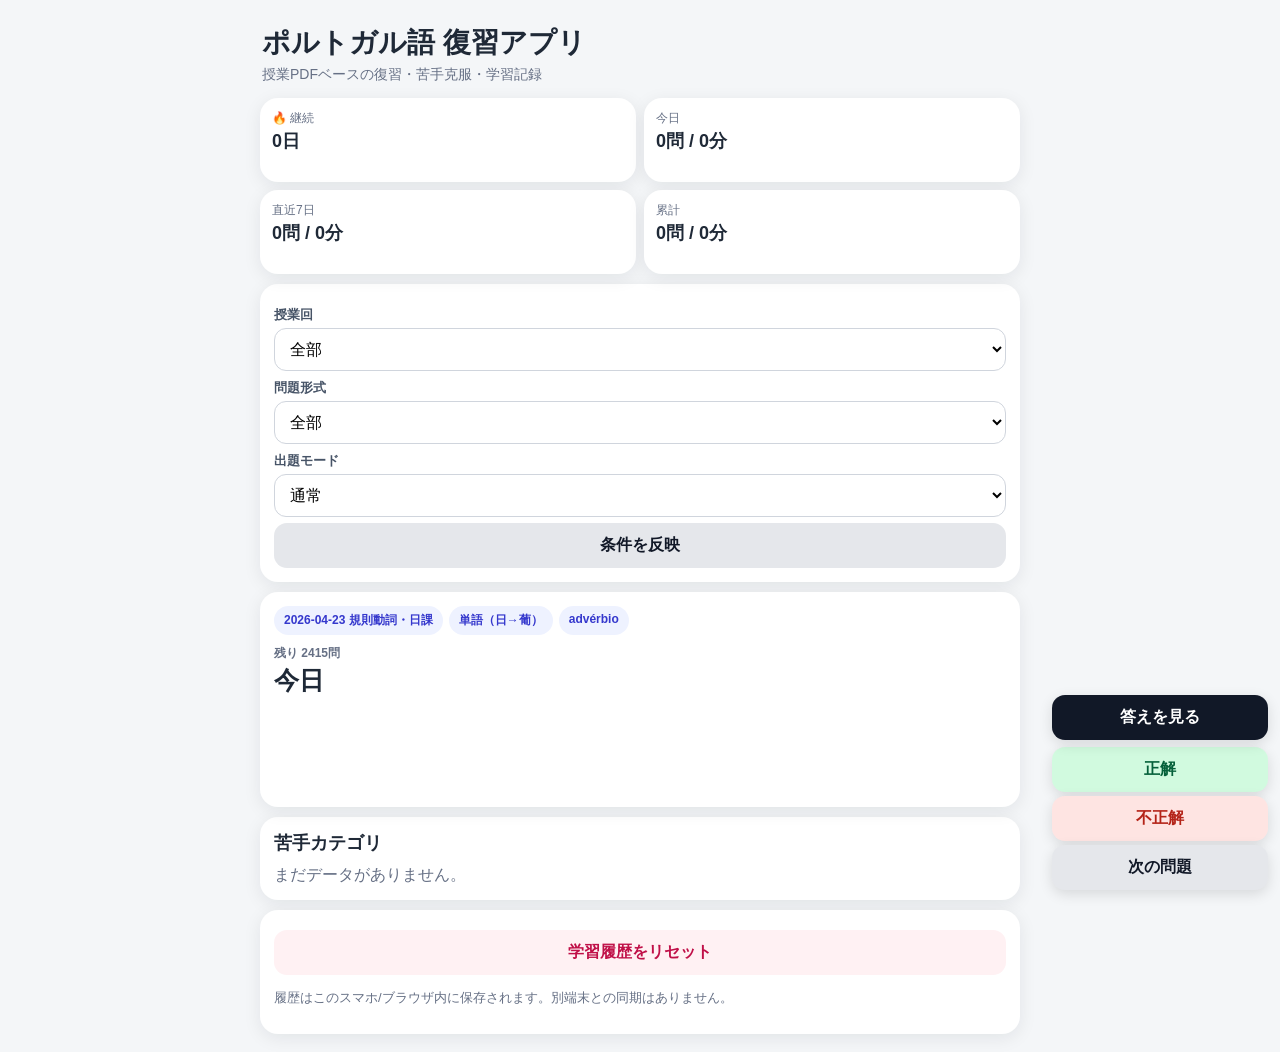
==== index.html @ 3f6a6a24 "Add files via upload" ====
<!DOCTYPE html>
<html lang="ja">
<head>
  <meta charset="UTF-8" />
  <meta name="viewport" content="width=device-width, initial-scale=1.0" />
  <title>Portuguese Review App</title>
  <link rel="stylesheet" href="style.css" />
</head>
<body>
  <div class="app">
    <header class="hero">
      <h1>ポルトガル語 復習アプリ</h1>
      <p>授業PDFベースの復習・苦手克服・学習記録</p>
    </header>

    
    <section class="dashboard">
      <div class="dash-card">
        <div class="dash-label">🔥 継続</div>
        <div class="dash-value" id="streakDays">0日</div>
      </div>
      <div class="dash-card">
        <div class="dash-label">今日</div>
        <div class="dash-value" id="todayStats">0問 / 0分</div>
      </div>
      <div class="dash-card">
        <div class="dash-label">直近7日</div>
        <div class="dash-value" id="weekStats">0問 / 0分</div>
      </div>
      <div class="dash-card">
        <div class="dash-label">累計</div>
        <div class="dash-value" id="totalStats">0問 / 0分</div>
      </div>
    </section>

    <section class="card controls">
      <label>授業回</label>
      <select id="lessonSelect"></select>

      <label>問題形式</label>
      <select id="typeSelect">
        <option value="all">全部</option>
        <option value="vocab_ja_pt">単語（日→葡）</option>
        <option value="vocab_pt_ja">単語（葡→日）</option>
        <option value="fill">穴埋め</option>
        <option value="translation">和訳</option>
        <option value="phrase">短文・定型文</option>
        <option value="composition">作文</option>
        <option value="conversation">会話</option>
      </select>

      <label>出題モード</label>
      <select id="modeSelect">
        <option value="normal">通常</option>
        <option value="weak">苦手優先</option>
        <option value="recent">直近授業</option>
        <option value="missed">間違い復習</option>
      </select>

      <button class="secondary" id="applyBtn">条件を反映</button>
    </section>

    
    
    
    <section class="card quiz">
      <div class="meta">
        <span id="lessonBadge">授業</span>
        <span id="typeBadge">形式</span>
        <span id="tagBadge">タグ</span>
      </div>

      <div class="cycle-status" id="cycleStatus"></div>

      <div class="question" id="question">問題</div>

      <div class="answer-block" id="answerBlock" style="display:none;">
        <div class="answer-title">答え</div>
        <div class="answer" id="answer">答え</div>
        <div class="answer-title">解説</div>
        <div class="explanation" id="explanation">解説</div>
      </div>

      <div class="action-bar">
        <button class="primary" id="showBtn">答えを見る</button>
        <div class="button-stack">
          <button class="correct" id="correctBtn">正解</button>
          <button class="wrong" id="wrongBtn">不正解</button>
        </div>
        <button class="secondary" id="nextBtn">次の問題</button>
      </div>
    </section>

    <section class="card analysis">


      <h2>苦手カテゴリ</h2>
      <div id="weakAreas" class="weak-list">まだデータがありません。</div>
    </section>

    <section class="card">
      <button class="danger" id="resetBtn">学習履歴をリセット</button>
      <p class="note">履歴はこのスマホ/ブラウザ内に保存されます。別端末との同期はありません。</p>
    </section>
  </div>

  <script src="questions.js"></script>
  <script>
    const STORAGE_KEY = "pt_full_review_stats_v1";
    let queue = [];
    let current = null;
    let currentPool = [];
    let queueSignature = "";
    let cycleRestarted = false;

    const todayKey = () => new Date().toISOString().slice(0,10);

    let stats = JSON.parse(localStorage.getItem(STORAGE_KEY)) || {
      total: 0,
      correct: 0,
      wrong: 0,
      perQuestion: {},
      perLesson: {},
      perType: {},
      daily: {}
    };

    function saveStats(){
      localStorage.setItem(STORAGE_KEY, JSON.stringify(stats));
    }

    function ensureToday(){
      const d = todayKey();
      if(!stats.daily[d]) stats.daily[d] = {seconds:0, total:0, correct:0, wrong:0, missed:{}, cleared:{}};
      return stats.daily[d];
    }

    function buildLessonOptions(){
      const select = document.getElementById("lessonSelect");
      const lessons = [...new Map(QUESTIONS.map(q => [q.lesson, q.lessonTitle])).entries()]
        .sort((a,b) => a[0].localeCompare(b[0]));
      select.innerHTML = `<option value="all">全部</option>` + lessons.map(([id,title]) => {
        return `<option value="${id}">${title}</option>`;
      }).join("");
    }

    function getFilteredQuestions(){
      const lesson = document.getElementById("lessonSelect").value;
      const type = document.getElementById("typeSelect").value;
      const mode = document.getElementById("modeSelect").value;

      let pool = QUESTIONS.filter(q => {
        const lessonMatch = lesson === "all" || q.lesson === lesson;
        const typeMatch = type === "all" || q.type === type;
        return lessonMatch && typeMatch;
      });

      if(mode === "recent"){
        const dates = [...new Set(QUESTIONS.map(q => q.date).filter(Boolean))].sort().reverse().slice(0,3);
        pool = pool.filter(q => dates.includes(q.date));
      }

      if(mode === "missed"){
        const today = ensureToday();
        pool = pool.filter(q => today.missed && today.missed[q.id] && !(today.cleared && today.cleared[q.id]));
      }

      if(mode === "weak"){
        pool = weightWeak(pool);
      }

      return pool;
    }

    function weightWeak(pool){
      const remaining = pool.map(q => {
        const r = stats.perQuestion[q.id] || {correct:0, wrong:0};
        const weight = Math.max(1, Math.min(8, 1 + r.wrong * 2 - Math.min(r.correct, 2)));
        return {q, weight};
      });

      const ordered = [];
      while(remaining.length){
        const total = remaining.reduce((sum, item) => sum + item.weight, 0);
        let target = Math.random() * total;
        let idx = 0;
        for(; idx < remaining.length; idx++){
          target -= remaining[idx].weight;
          if(target <= 0) break;
        }
        ordered.push(remaining[idx].q);
        remaining.splice(idx, 1);
      }
      return ordered;
    }

    function shuffle(array){
      for(let i=array.length-1; i>0; i--){
        const j = Math.floor(Math.random()*(i+1));
        [array[i], array[j]] = [array[j], array[i]];
      }
      return array;
    }

    function resetQueue(){
      currentPool = getFilteredQuestions();
      queue = shuffle([...currentPool]);
      queueSignature = getQueueSignature();
      cycleRestarted = false;
      nextQuestion();
      updateDashboard();
    }

    function getQueueSignature(){
      return [
        document.getElementById("lessonSelect").value,
        document.getElementById("typeSelect").value,
        document.getElementById("modeSelect").value
      ].join("|");
    }

    function nextQuestion(){
      const sig = getQueueSignature();
      if(sig !== queueSignature){
        currentPool = getFilteredQuestions();
        queue = shuffle([...currentPool]);
        queueSignature = sig;
        cycleRestarted = false;
      }

      let restartedNow = false;
      if(queue.length === 0){
        currentPool = getFilteredQuestions();
        queue = shuffle([...currentPool]);
        restartedNow = true;
      }

      current = queue.pop();

      const answerBlock = document.getElementById("answerBlock");
      answerBlock.style.display = "none";
      document.getElementById("showBtn").textContent = "答えを見る";

      if(!current){
        document.getElementById("question").textContent = "この条件では問題がありません。";
        document.getElementById("answer").textContent = "";
        document.getElementById("explanation").textContent = "";
        document.getElementById("lessonBadge").textContent = "-";
        document.getElementById("typeBadge").textContent = "-";
        document.getElementById("tagBadge").textContent = "-";
        document.getElementById("cycleStatus").textContent = "";
        return;
      }

      document.getElementById("lessonBadge").textContent = current.lessonTitle;
      document.getElementById("typeBadge").textContent = typeLabel(current.type);
      document.getElementById("tagBadge").textContent = (current.tags || []).slice(0,2).join(", ") || "-";
      document.getElementById("question").textContent = current.q;
      document.getElementById("answer").textContent = current.a;
      document.getElementById("explanation").textContent = current.exp || "";
      document.getElementById("explanation").style.display = current.exp ? "block" : "none";

      const explanationTitles = document.querySelectorAll(".answer-title");
      if (explanationTitles.length > 1) {
        explanationTitles[1].style.display = current.exp ? "block" : "none";
      }

      const cycleStatus = document.getElementById("cycleStatus");
      if(restartedNow){
        cycleStatus.textContent = "この条件の一巡が終わりました。新しい一巡を開始します。";
      } else if(queue.length === 0){
        cycleStatus.textContent = "この条件を一巡しました。";
      } else {
        cycleStatus.textContent = `残り ${queue.length}問`;
      }
    }

    function typeLabel(t){
      return {
        vocab_ja_pt:"単語（日→葡）",
        vocab_pt_ja:"単語（葡→日）",
        fill:"穴埋め",
        translation:"和訳",
        phrase:"短文・定型文",
        composition:"作文",
        conversation:"会話"
      }[t] || t;
    }

    function showAnswer(){
      const answerBlock = document.getElementById("answerBlock");
      const isOpen = answerBlock.style.display === "block";
      answerBlock.style.display = isOpen ? "none" : "block";
      document.getElementById("showBtn").textContent = isOpen ? "答えを見る" : "答えを隠す";
    }

    function record(isCorrect){
      if(!current) return;

      const d = ensureToday();
      stats.total++;
      d.total++;

      if(isCorrect){
        stats.correct++;
        d.correct++;
        if(d.cleared) d.cleared[current.id] = true;
        if(d.missed) delete d.missed[current.id];
      } else {
        stats.wrong++;
        d.wrong++;
        if(!d.cleared || !d.cleared[current.id]){
          if(!d.missed) d.missed = {};
          d.missed[current.id] = true;
        }
      }

      if(!stats.perQuestion[current.id]) stats.perQuestion[current.id] = {correct:0, wrong:0, last:null};
      if(!stats.perLesson[current.lesson]) stats.perLesson[current.lesson] = {correct:0, wrong:0, total:0};
      if(!stats.perType[current.type]) stats.perType[current.type] = {correct:0, wrong:0, total:0};

      const pq = stats.perQuestion[current.id];
      const pl = stats.perLesson[current.lesson];
      const pt = stats.perType[current.type];

      pq.last = todayKey();
      if(isCorrect) pq.correct++; else pq.wrong++;

      pl.total++;
      pt.total++;
      if(isCorrect){ pl.correct++; pt.correct++; }
      else { pl.wrong++; pt.wrong++; }

      saveStats();
      updateDashboard();
      nextQuestion();
    }

    
    function formatDuration(seconds) {
      const s = Math.max(0, Math.floor(seconds || 0));
      const hours = Math.floor(s / 3600);
      const minutes = Math.floor((s % 3600) / 60);
      if (hours > 0) return `${hours}時間${minutes}分`;
      return `${minutes}分`;
    }

    function sumDailySeconds(daysBack) {
      let totalSeconds = 0;
      let totalQuestions = 0;
      const d = new Date();
      for (let i = 0; i < daysBack; i++) {
        const key = d.toISOString().slice(0, 10);
        const day = stats.daily[key];
        if (day) {
          totalSeconds += day.seconds || 0;
          totalQuestions += day.total || 0;
        }
        d.setDate(d.getDate() - 1);
      }
      return { totalSeconds, totalQuestions };
    }

    function sumAllTime() {
      let totalSeconds = 0;
      let totalQuestions = 0;
      for (const day of Object.values(stats.daily)) {
        totalSeconds += day.seconds || 0;
        totalQuestions += day.total || 0;
      }
      return { totalSeconds, totalQuestions };
    }

    function updateDashboard(){
      const today = ensureToday();
      const week = sumDailySeconds(7);
      const all = sumAllTime();

      document.getElementById("todayStats").textContent =
        `${today.total}問 / ${formatDuration(today.seconds)}`;

      document.getElementById("weekStats").textContent =
        `${week.totalQuestions}問 / ${formatDuration(week.totalSeconds)}`;

      document.getElementById("totalStats").textContent =
        `${all.totalQuestions}問 / ${formatDuration(all.totalSeconds)}`;

      document.getElementById("streakDays").textContent = `${calcStreak()}日`;

      renderWeakAreas();
    }

    function calcStreak(){
      const days = Object.keys(stats.daily).sort().reverse();
      let streak = 0;
      let date = new Date();
      for(;;){
        const key = date.toISOString().slice(0,10);
        const day = stats.daily[key];
        if(day && (day.total > 0 || day.seconds >= 60)){
          streak++;
          date.setDate(date.getDate()-1);
        } else {
          break;
        }
      }
      return streak;
    }

    function renderWeakAreas(){
      const container = document.getElementById("weakAreas");
      const rows = Object.entries(stats.perLesson || {}).map(([lesson, r]) => {
        const title = (QUESTIONS.find(q => q.lesson === lesson) || {}).lessonTitle || lesson;
        const total = r.total || 0;
        const acc = total ? Math.round((r.correct || 0) / total * 100) : 0;
        return {title, total, acc, wrong:r.wrong || 0};
      }).filter(x => x.total >= 3)
        .sort((a,b) => a.acc - b.acc || b.wrong - a.wrong)
        .slice(0,5);

      if(rows.length === 0){
        container.textContent = "まだデータがありません。";
        return;
      }

      container.innerHTML = rows.map(r => `
        <div class="weak-item">
          <span>${r.title}</span>
          <strong>${r.acc}%</strong>
        </div>
      `).join("");
    }

    function resetStats(){
      if(!confirm("学習履歴をリセットしますか？")) return;
      stats = { total:0, correct:0, wrong:0, perQuestion:{}, perLesson:{}, perType:{}, daily:{} };
      saveStats();
      updateDashboard();
      resetQueue();
    }

    document.getElementById("applyBtn").addEventListener("click", resetQueue);
    document.getElementById("showBtn").addEventListener("click", showAnswer);
    document.getElementById("correctBtn").addEventListener("click", () => record(true));
    document.getElementById("wrongBtn").addEventListener("click", () => record(false));
    document.getElementById("nextBtn").addEventListener("click", nextQuestion);
    document.getElementById("resetBtn").addEventListener("click", resetStats);

    setInterval(() => {
      const today = ensureToday();
      today.seconds++;
      saveStats();
      updateDashboard();
    }, 1000);

    buildLessonOptions();
    ensureToday();
    updateDashboard();
    resetQueue();
  </script>
</body>
</html>
---- style.css ----
* {
  box-sizing: border-box;
}

body {
  margin: 0;
  padding: 18px;
  background: #f4f6f8;
  color: #1f2937;
  font-family: -apple-system, BlinkMacSystemFont, "Helvetica Neue", Arial, sans-serif;
}

.app {
  max-width: 760px;
  margin: 0 auto;
}

.hero {
  padding: 10px 2px;
}

.hero h1 {
  margin: 0 0 6px;
  font-size: 28px;
}

.hero p {
  margin: 0;
  color: #667085;
  font-size: 14px;
}

.dashboard {
  display: grid;
  grid-template-columns: 1fr 1fr;
  gap: 10px;
  margin-top: 12px;
}

.dash-card,
.card {
  background: #fff;
  border-radius: 18px;
  box-shadow: 0 4px 18px rgba(15, 23, 42, 0.08);
}

.dash-card {
  padding: 14px;
}

.dash-label {
  font-size: 12px;
  color: #667085;
}

.dash-value {
  margin-top: 4px;
  font-size: 20px;
  font-weight: 800;
}

.card {
  padding: 18px;
  margin-top: 14px;
}

label {
  display: block;
  margin: 12px 0 6px;
  font-size: 13px;
  font-weight: 700;
  color: #475467;
}

select {
  width: 100%;
  padding: 13px;
  border: 1px solid #d0d5dd;
  border-radius: 12px;
  background: #fff;
  font-size: 16px;
}

.meta {
  display: flex;
  flex-wrap: wrap;
  gap: 8px;
  margin-bottom: 14px;
}

.meta span {
  background: #eef2ff;
  color: #3538cd;
  border-radius: 999px;
  padding: 6px 10px;
  font-size: 12px;
  font-weight: 700;
}

.question {
  white-space: pre-line;
  font-size: 25px;
  font-weight: 800;
  line-height: 1.45;
  min-height: 95px;
  margin: 18px 0;
}

.answer-block {
  display: none;
  background: #f8fafc;
  border-radius: 14px;
  padding: 14px;
  margin-bottom: 12px;
}

.answer-title {
  font-size: 12px;
  font-weight: 800;
  color: #667085;
  margin-top: 8px;
}

.answer {
  white-space: pre-line;
  font-size: 22px;
  font-weight: 800;
  color: #047857;
  margin: 4px 0 10px;
}

.explanation {
  white-space: pre-line;
  line-height: 1.55;
  color: #344054;
}

button {
  width: 100%;
  border: 0;
  border-radius: 13px;
  padding: 14px;
  margin-top: 10px;
  font-size: 16px;
  font-weight: 800;
  cursor: pointer;
}

.primary {
  background: #111827;
  color: #fff;
}

.secondary {
  background: #e5e7eb;
  color: #111827;
}

.correct {
  background: #d1fadf;
  color: #05603a;
}

.wrong {
  background: #fee4e2;
  color: #b42318;
}

.danger {
  background: #fff1f3;
  color: #c01048;
}

.button-row {
  display: grid;
  grid-template-columns: 1fr 1fr;
  gap: 10px;
}

.analysis h2 {
  margin: 0 0 10px;
  font-size: 18px;
}

.weak-list {
  color: #667085;
}

.weak-item {
  display: flex;
  justify-content: space-between;
  gap: 12px;
  padding: 10px 0;
  border-bottom: 1px solid #eef2f6;
  font-size: 14px;
}

.note {
  color: #667085;
  font-size: 13px;
  line-height: 1.5;
}

@media (max-width: 480px) {
  body {
    padding: 14px;
  }

  .hero h1 {
    font-size: 24px;
  }

  .question {
    font-size: 23px;
  }

  .dashboard {
    grid-template-columns: 1fr 1fr;
  }
}

.answer-below-actions {
  margin-top: 14px;
  margin-bottom: 0;
}

.quiz .primary,
.quiz .button-row,
.quiz .secondary {
  position: relative;
  z-index: 2;
}

/* v2.0 compact UI */
.card{padding:14px;margin-top:10px;}
.question{min-height:58px;margin:12px 0;line-height:1.32;}
.answer-block{padding:12px;margin-top:10px;margin-bottom:0;}
.answer-title{margin-top:4px;line-height:1.2;}
.answer{margin:2px 0 6px;line-height:1.35;}
.explanation{line-height:1.42;}
button{padding:12px;margin-top:8px;}
.dashboard{gap:8px;margin-top:8px;}
.dash-card{padding:12px;}
label{margin:8px 0 4px;}
select{padding:11px;}
.meta{gap:6px;margin-bottom:10px;}
.hero{padding:6px 2px;}
.hero h1{margin-bottom:4px;}

/* v2.3 motivation */
.dash-card {
  min-height: 84px;
}

.dash-value {
  font-size: 18px;
  line-height: 1.2;
}

/* v2.7 compact weekly UI */
.dashboard {
  gap: 8px;
}

.card {
  padding: 14px;
  margin-top: 10px;
}

.question {
  min-height: 58px;
  margin: 10px 0 12px;
  line-height: 1.32;
}

.answer-block {
  margin-bottom: 6px;
  padding: 10px 0 6px;
}

.answer-title {
  margin-top: 2px;
  line-height: 1.15;
}

.answer {
  margin: 2px 0 4px;
  line-height: 1.28;
}

.explanation {
  line-height: 1.36;
}

button {
  padding: 12px;
  margin-top: 6px;
}

#showBtn {
  margin-bottom: 4px;
}

.button-row {
  margin-top: 4px;
  gap: 8px;
}

.dash-value {
  line-height: 1.2;
  font-size: 18px;
}

/* v2.10 fixed action buttons, normal answer block above question */
.quiz {
  position: relative;
  padding-bottom: 200px;
}

.answer-block {
  display: none;
  margin-bottom: 12px;
}

.action-bar {
  position: fixed;
  right: 14px;
  bottom: 12px;
  width: min(420px, calc(100vw - 28px));
  z-index: 40;
}

.action-bar button {
  box-shadow: 0 4px 14px rgba(0, 0, 0, 0.12);
}

#showBtn {
  margin-bottom: 3px;
}

.button-row {
  margin-top: 3px;
  margin-bottom: 3px;
}

@media (max-width: 640px) {
  .action-bar {
    right: 10px;
    bottom: 10px;
    width: calc(100vw - 20px);
  }
}

/* v2.11 fixed thumb-friendly vertical buttons */
.quiz {
  position: relative;
  padding-bottom: 210px;
}

.question {
  min-height: 38px;
  margin: 6px 0 4px;
  line-height: 1.25;
}

.answer-block {
  margin: 0 0 4px 0;
  padding: 6px 0 2px 0;
}

.answer-title {
  margin-top: 2px;
  margin-bottom: 2px;
  line-height: 1.12;
}

.answer {
  margin: 1px 0 3px;
  line-height: 1.22;
}

.explanation {
  line-height: 1.32;
}

.action-bar {
  position: fixed;
  right: 12px;
  bottom: 10px;
  width: min(360px, calc(100vw - 24px));
  z-index: 40;
  display: flex;
  flex-direction: column;
  gap: 4px;
}

.action-bar button {
  margin-top: 0;
  box-shadow: 0 4px 14px rgba(0, 0, 0, 0.12);
}

.button-stack {
  display: flex;
  flex-direction: column;
  gap: 4px;
  align-items: flex-end;
}

.button-stack .correct,
.button-stack .wrong {
  width: 60%;
  min-width: 140px;
  align-self: flex-end;
}

#showBtn,
#nextBtn {
  width: 100%;
}

@media (max-width: 640px) {
  .action-bar {
    right: 10px;
    bottom: 10px;
    width: calc(100vw - 20px);
  }

  .button-stack .correct,
  .button-stack .wrong {
    width: 60%;
    min-width: 0;
  }
}

/* v2.13 button width cleanup */
.action-bar {
  display: flex;
  flex-direction: column;
  gap: 4px;
}

.button-stack {
  display: flex;
  flex-direction: column;
  gap: 4px;
  align-items: flex-end;
}

.action-bar .primary,
.action-bar .secondary,
.button-stack .correct,
.button-stack .wrong {
  width: 60%;
  min-width: 140px;
  align-self: flex-end;
}

.question {
  min-height: 28px;
  margin: 4px 0 2px;
  line-height: 1.2;
}

.answer-block {
  margin: 0 0 4px 0;
  padding: 4px 0 1px 0;
}

.answer-title {
  margin-top: 1px;
  margin-bottom: 1px;
}

.answer {
  margin: 0 0 2px;
}

.explanation {
  line-height: 1.25;
}

/* v2.14 overrides: button width and compact spacing */
.quiz {
  padding-bottom: 120px !important;
}

.question {
  min-height: 0 !important;
  margin: 4px 0 2px !important;
  line-height: 1.15 !important;
}

.answer-block {
  margin: 0 0 2px 0 !important;
  padding: 2px 0 0 0 !important;
}

.answer-title {
  margin-top: 0 !important;
  margin-bottom: 0 !important;
}

.answer {
  margin: 0 0 2px !important;
}

.explanation {
  line-height: 1.2 !important;
}

/* Make all action buttons match the same width */
#showBtn,
#nextBtn,
.button-stack .correct,
.button-stack .wrong {
  width: 60% !important;
  min-width: 140px !important;
  align-self: flex-end !important;
}

.action-bar {
  display: flex !important;
  flex-direction: column !important;
  gap: 4px !important;
}

.button-stack {
  display: flex !important;
  flex-direction: column !important;
  gap: 4px !important;
  align-items: flex-end !important;
}

#showBtn,
#nextBtn {
  margin-top: 0 !important;
}

/* v2.15 cycle indicator and compact spacing */
.quiz {
  position: relative;
  padding-bottom: 110px !important;
}

.cycle-status {
  margin: 2px 0 4px;
  font-size: 12px;
  font-weight: 700;
  color: #667085;
  min-height: 16px;
}

.question {
  min-height: 0 !important;
  margin: 4px 0 2px !important;
  line-height: 1.15 !important;
}

.answer-block {
  margin: 0 0 2px 0 !important;
  padding: 2px 0 0 0 !important;
}

.answer-title {
  margin-top: 0 !important;
  margin-bottom: 0 !important;
  line-height: 1.05 !important;
}

.answer {
  margin: 0 0 2px !important;
  line-height: 1.15 !important;
}

.explanation {
  line-height: 1.2 !important;
}

.action-bar {
  display: flex !important;
  flex-direction: column !important;
  gap: 4px !important;
  position: fixed;
  right: 12px;
  bottom: 10px;
  width: min(360px, calc(100vw - 24px));
  z-index: 40;
}

.button-stack {
  display: flex !important;
  flex-direction: column !important;
  gap: 4px !important;
  align-items: flex-end !important;
}

#showBtn,
#nextBtn,
.button-stack .correct,
.button-stack .wrong {
  width: 60% !important;
  min-width: 140px !important;
  align-self: flex-end !important;
}

@media (max-width: 640px) {
  .action-bar {
    right: 10px;
    bottom: 10px;
    width: calc(100vw - 20px);
  }

  #showBtn,
  #nextBtn,
  .button-stack .correct,
  .button-stack .wrong {
    min-width: 0 !important;
  }
}
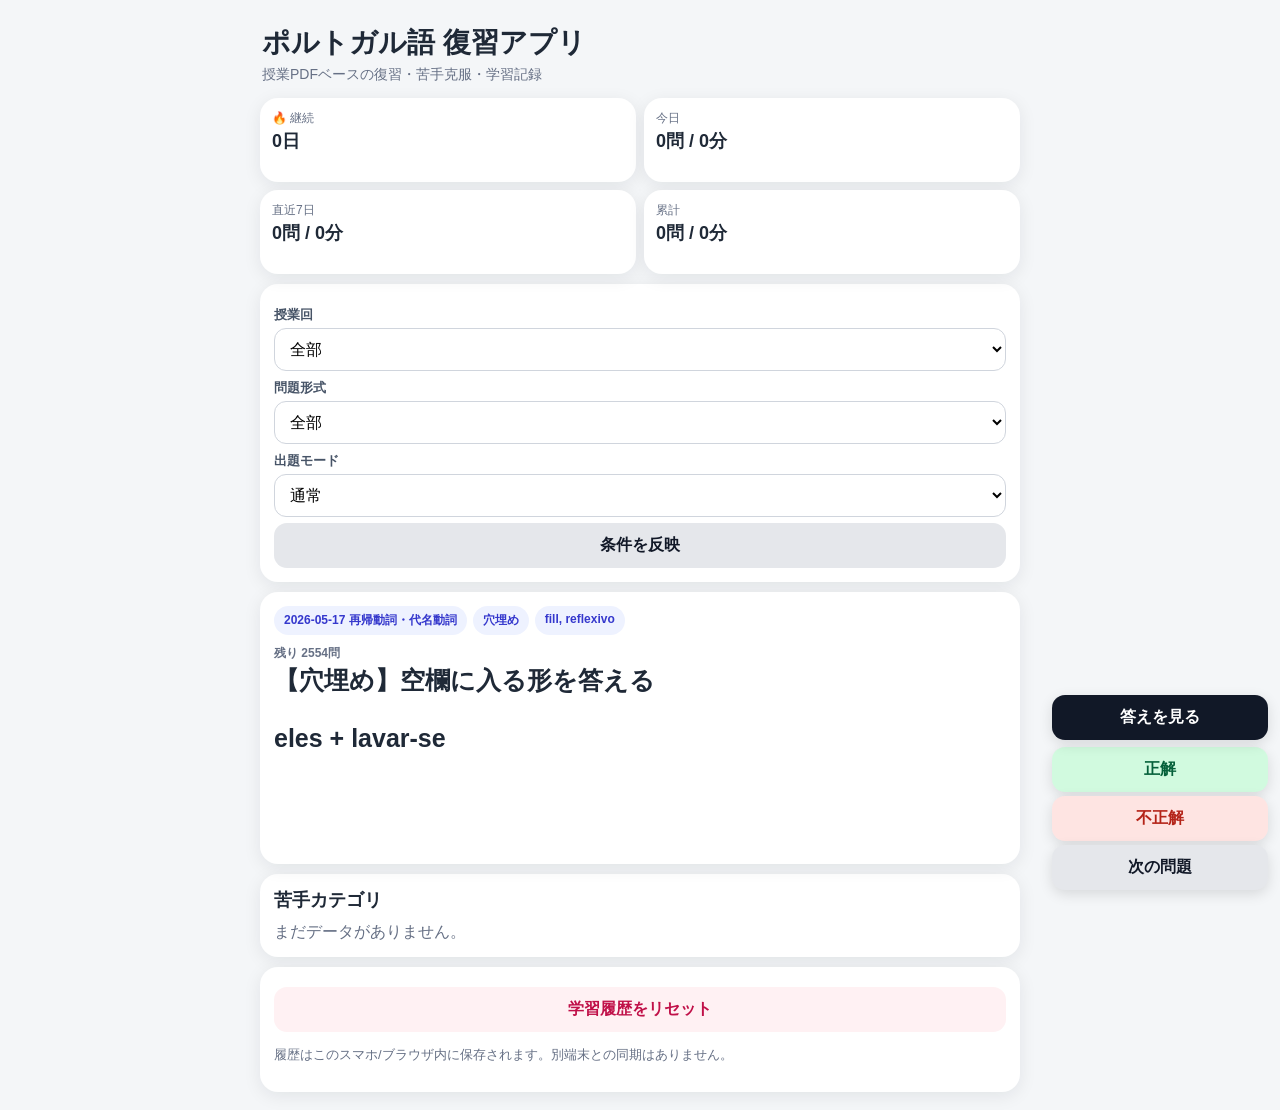
==== commit 237eb2a5: "Add files via upload" ====
--- a/index.html
+++ b/index.html
@@ -255,7 +255,7 @@
       document.getElementById("lessonBadge").textContent = current.lessonTitle;
       document.getElementById("typeBadge").textContent = typeLabel(current.type);
       document.getElementById("tagBadge").textContent = (current.tags || []).slice(0,2).join(", ") || "-";
-      document.getElementById("question").textContent = current.q;
+      document.getElementById("question").textContent = instructionText(current) + "\n\n" + current.q;
       document.getElementById("answer").textContent = current.a;
       document.getElementById("explanation").textContent = current.exp || "";
       document.getElementById("explanation").style.display = current.exp ? "block" : "none";
@@ -286,6 +286,20 @@
         conversation:"会話"
       }[t] || t;
     }
+
+    function instructionText(q){
+      const labels = {
+        vocab_ja_pt: "【単語】日本語 → ポルトガル語",
+        vocab_pt_ja: "【単語】ポルトガル語 → 日本語",
+        fill: "【穴埋め】空欄に入る形を答える",
+        translation: "【和訳】ポルトガル語 → 日本語",
+        phrase: "【短文・定型文】意味を答える",
+        composition: "【作文】日本語 → ポルトガル語",
+        conversation: "【会話】自然な返答を答える"
+      };
+      return labels[q.type] || "【問題】";
+    }
+
 
     function showAnswer(){
       const answerBlock = document.getElementById("answerBlock");
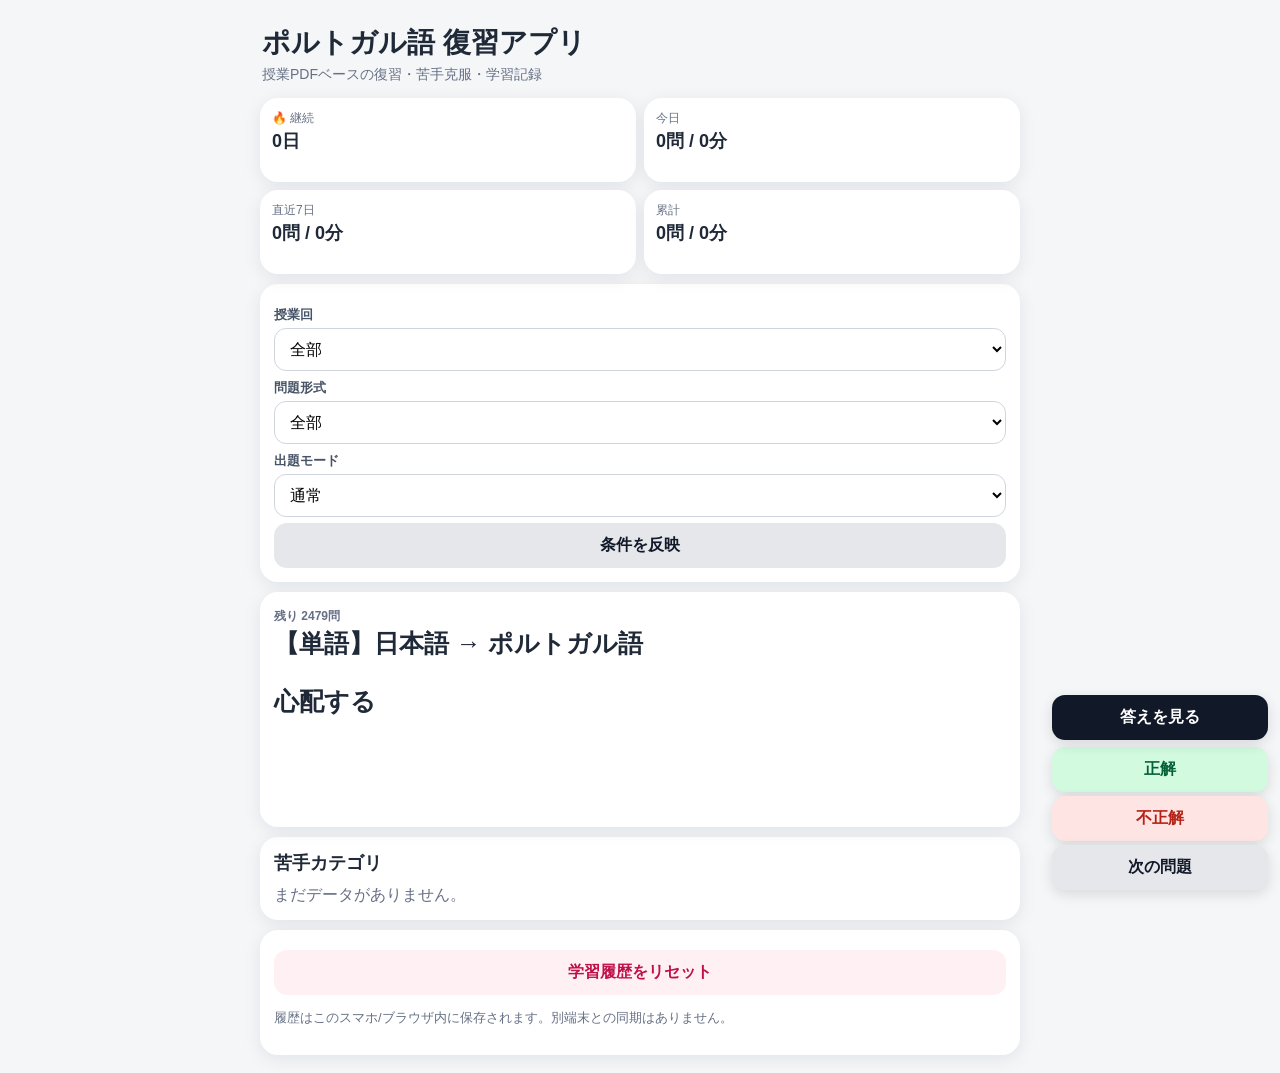
==== commit 5c973a5e: "Add files via upload" ====
--- a/index.html
+++ b/index.html
@@ -64,13 +64,8 @@
     
     
     <section class="card quiz">
-      <div class="meta">
-        <span id="lessonBadge">授業</span>
-        <span id="typeBadge">形式</span>
-        <span id="tagBadge">タグ</span>
-      </div>
-
-      <div class="cycle-status" id="cycleStatus"></div>
+      <div class="hidden-meta" aria-hidden="true"><span id="lessonBadge"></span><span id="typeBadge"></span><span id="tagBadge"></span></div>
+<div class="cycle-status" id="cycleStatus"></div>
 
       <div class="question" id="question">問題</div>
 
--- a/style.css
+++ b/style.css
@@ -617,3 +617,26 @@
     min-width: 0 !important;
   }
 }
+
+/* v2.17 cleanup */
+.meta,
+.hidden-meta {
+  display: none !important;
+}
+
+.question {
+  margin-top: 2px !important;
+}
+
+.answer-block {
+  margin-top: 2px !important;
+}
+
+#showBtn,
+#nextBtn,
+.button-stack .correct,
+.button-stack .wrong {
+  width: 60% !important;
+  min-width: 140px !important;
+  align-self: flex-end !important;
+}
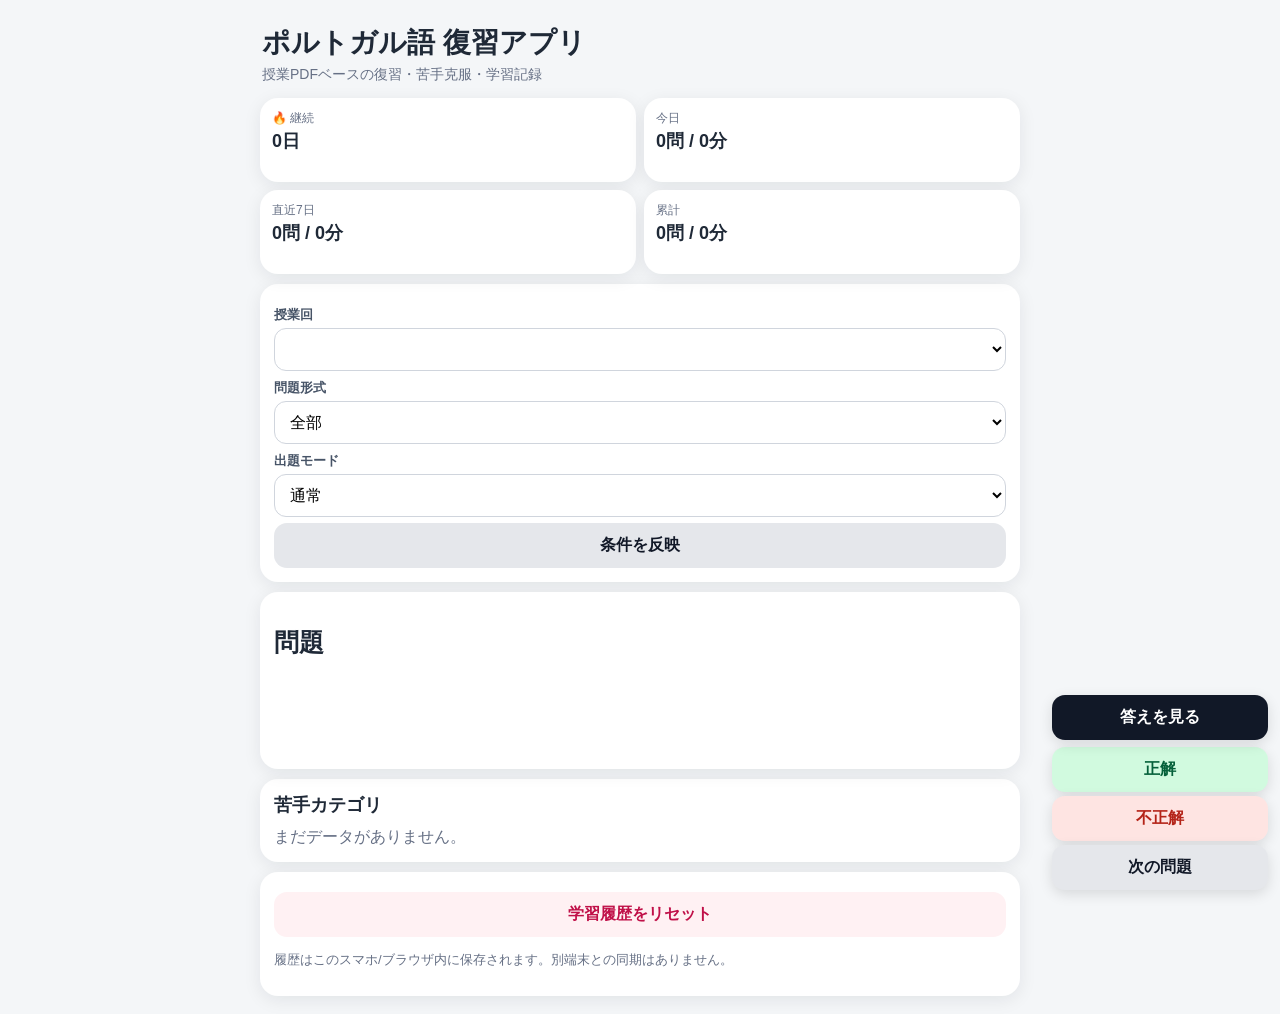
==== commit 0472e0be: "Add files via upload" ====
--- a/index.html
+++ b/index.html
@@ -250,7 +250,7 @@
       document.getElementById("lessonBadge").textContent = current.lessonTitle;
       document.getElementById("typeBadge").textContent = typeLabel(current.type);
       document.getElementById("tagBadge").textContent = (current.tags || []).slice(0,2).join(", ") || "-";
-      document.getElementById("question").textContent = instructionText(current) + "\n\n" + current.q;
+      document.getElementById("question").textContent = current.q;
       document.getElementById("answer").textContent = current.a;
       document.getElementById("explanation").textContent = current.exp || "";
       document.getElementById("explanation").style.display = current.exp ? "block" : "none";
@@ -280,18 +280,7 @@
         composition:"作文",
         conversation:"会話"
       }[t] || t;
-    }
-
-    function instructionText(q){
-      const labels = {
-        vocab_ja_pt: "【単語】日本語 → ポルトガル語",
-        vocab_pt_ja: "【単語】ポルトガル語 → 日本語",
-        fill: "【穴埋め】空欄に入る形を答える",
-        translation: "【和訳】ポルトガル語 → 日本語",
-        phrase: "【短文・定型文】意味を答える",
-        composition: "【作文】日本語 → ポルトガル語",
-        conversation: "【会話】自然な返答を答える"
-      };
+    };
       return labels[q.type] || "【問題】";
     }
 
--- a/style.css
+++ b/style.css
@@ -640,3 +640,19 @@
   min-width: 140px !important;
   align-self: flex-end !important;
 }
+
+
+/* v2.18 remove inline question instruction */
+.question .instruction,
+.question-instruction,
+.prompt-instruction {
+  display: none !important;
+}
+
+
+/* v2.19 cleanup */
+.question-instruction,
+.prompt-instruction,
+.question .instruction {
+  display: none !important;
+}
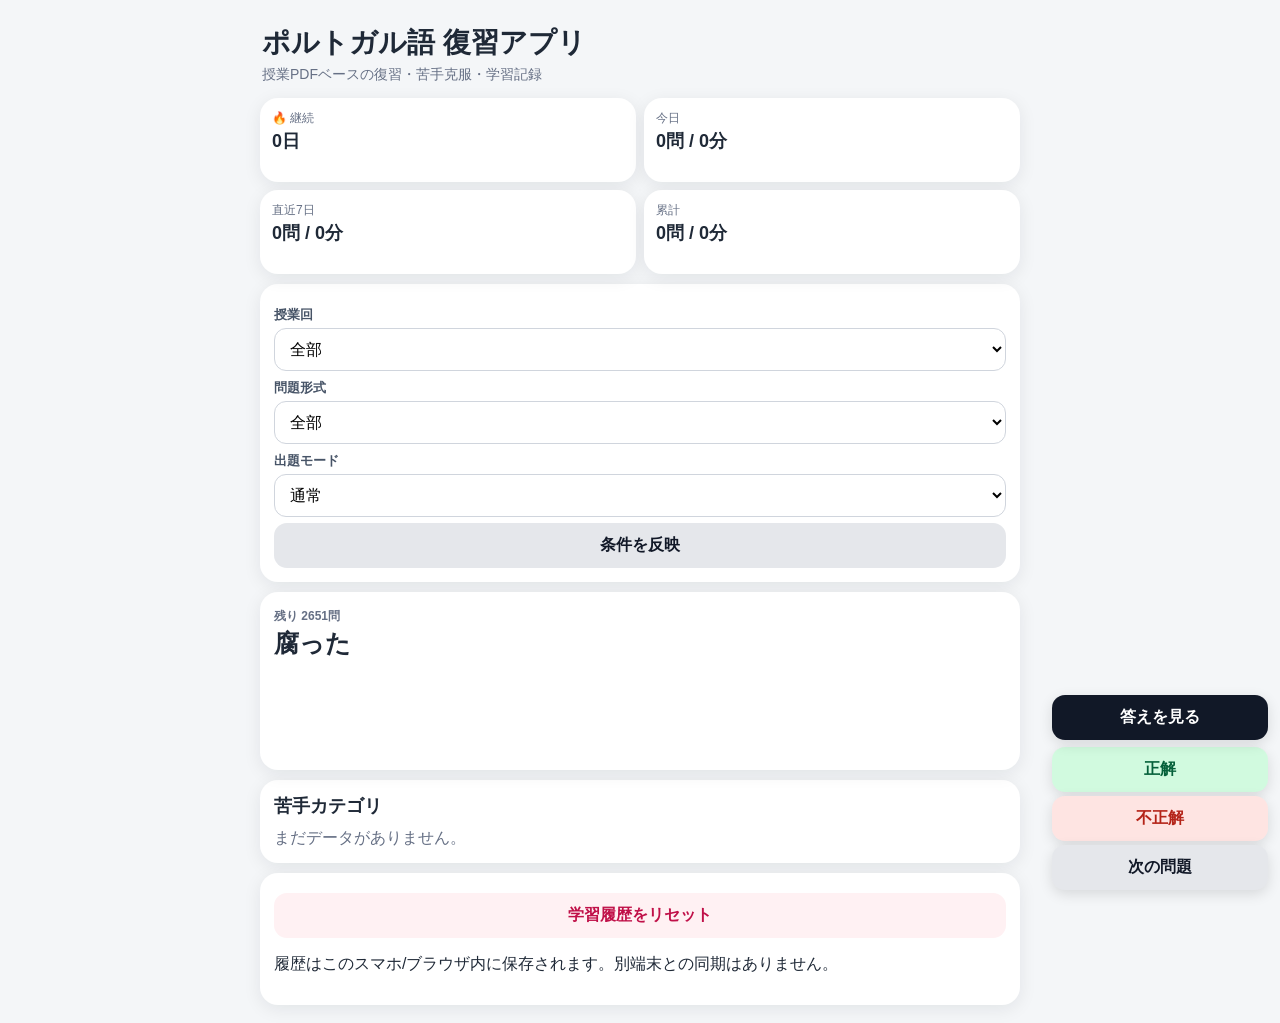
==== commit 97d81f16: "Add files via upload" ====
--- a/index.html
+++ b/index.html
@@ -13,7 +13,6 @@
       <p>授業PDFベースの復習・苦手克服・学習記録</p>
     </header>
 
-    
     <section class="dashboard">
       <div class="dash-card">
         <div class="dash-label">🔥 継続</div>
@@ -34,10 +33,12 @@
     </section>
 
     <section class="card controls">
-      <label>授業回</label>
-      <select id="lessonSelect"></select>
+      <label for="lessonSelect">授業回</label>
+      <select id="lessonSelect">
+        <option value="all">読み込み中...</option>
+      </select>
 
-      <label>問題形式</label>
+      <label for="typeSelect">問題形式</label>
       <select id="typeSelect">
         <option value="all">全部</option>
         <option value="vocab_ja_pt">単語（日→葡）</option>
@@ -49,7 +50,7 @@
         <option value="conversation">会話</option>
       </select>
 
-      <label>出題モード</label>
+      <label for="modeSelect">出題モード</label>
       <select id="modeSelect">
         <option value="normal">通常</option>
         <option value="weak">苦手優先</option>
@@ -60,19 +61,15 @@
       <button class="secondary" id="applyBtn">条件を反映</button>
     </section>
 
-    
-    
-    
     <section class="card quiz">
-      <div class="hidden-meta" aria-hidden="true"><span id="lessonBadge"></span><span id="typeBadge"></span><span id="tagBadge"></span></div>
-<div class="cycle-status" id="cycleStatus"></div>
+      <div class="cycle-status" id="cycleStatus"></div>
 
       <div class="question" id="question">問題</div>
 
       <div class="answer-block" id="answerBlock" style="display:none;">
         <div class="answer-title">答え</div>
         <div class="answer" id="answer">答え</div>
-        <div class="answer-title">解説</div>
+        <div class="answer-title" id="explanationTitle">解説</div>
         <div class="explanation" id="explanation">解説</div>
       </div>
 
@@ -87,374 +84,17 @@
     </section>
 
     <section class="card analysis">
-
-
       <h2>苦手カテゴリ</h2>
       <div id="weakAreas" class="weak-list">まだデータがありません。</div>
     </section>
 
-    <section class="card">
+    <section class="card reset">
       <button class="danger" id="resetBtn">学習履歴をリセット</button>
-      <p class="note">履歴はこのスマホ/ブラウザ内に保存されます。別端末との同期はありません。</p>
+      <p>履歴はこのスマホ/ブラウザ内に保存されます。別端末との同期はありません。</p>
     </section>
   </div>
 
   <script src="questions.js"></script>
-  <script>
-    const STORAGE_KEY = "pt_full_review_stats_v1";
-    let queue = [];
-    let current = null;
-    let currentPool = [];
-    let queueSignature = "";
-    let cycleRestarted = false;
-
-    const todayKey = () => new Date().toISOString().slice(0,10);
-
-    let stats = JSON.parse(localStorage.getItem(STORAGE_KEY)) || {
-      total: 0,
-      correct: 0,
-      wrong: 0,
-      perQuestion: {},
-      perLesson: {},
-      perType: {},
-      daily: {}
-    };
-
-    function saveStats(){
-      localStorage.setItem(STORAGE_KEY, JSON.stringify(stats));
-    }
-
-    function ensureToday(){
-      const d = todayKey();
-      if(!stats.daily[d]) stats.daily[d] = {seconds:0, total:0, correct:0, wrong:0, missed:{}, cleared:{}};
-      return stats.daily[d];
-    }
-
-    function buildLessonOptions(){
-      const select = document.getElementById("lessonSelect");
-      const lessons = [...new Map(QUESTIONS.map(q => [q.lesson, q.lessonTitle])).entries()]
-        .sort((a,b) => a[0].localeCompare(b[0]));
-      select.innerHTML = `<option value="all">全部</option>` + lessons.map(([id,title]) => {
-        return `<option value="${id}">${title}</option>`;
-      }).join("");
-    }
-
-    function getFilteredQuestions(){
-      const lesson = document.getElementById("lessonSelect").value;
-      const type = document.getElementById("typeSelect").value;
-      const mode = document.getElementById("modeSelect").value;
-
-      let pool = QUESTIONS.filter(q => {
-        const lessonMatch = lesson === "all" || q.lesson === lesson;
-        const typeMatch = type === "all" || q.type === type;
-        return lessonMatch && typeMatch;
-      });
-
-      if(mode === "recent"){
-        const dates = [...new Set(QUESTIONS.map(q => q.date).filter(Boolean))].sort().reverse().slice(0,3);
-        pool = pool.filter(q => dates.includes(q.date));
-      }
-
-      if(mode === "missed"){
-        const today = ensureToday();
-        pool = pool.filter(q => today.missed && today.missed[q.id] && !(today.cleared && today.cleared[q.id]));
-      }
-
-      if(mode === "weak"){
-        pool = weightWeak(pool);
-      }
-
-      return pool;
-    }
-
-    function weightWeak(pool){
-      const remaining = pool.map(q => {
-        const r = stats.perQuestion[q.id] || {correct:0, wrong:0};
-        const weight = Math.max(1, Math.min(8, 1 + r.wrong * 2 - Math.min(r.correct, 2)));
-        return {q, weight};
-      });
-
-      const ordered = [];
-      while(remaining.length){
-        const total = remaining.reduce((sum, item) => sum + item.weight, 0);
-        let target = Math.random() * total;
-        let idx = 0;
-        for(; idx < remaining.length; idx++){
-          target -= remaining[idx].weight;
-          if(target <= 0) break;
-        }
-        ordered.push(remaining[idx].q);
-        remaining.splice(idx, 1);
-      }
-      return ordered;
-    }
-
-    function shuffle(array){
-      for(let i=array.length-1; i>0; i--){
-        const j = Math.floor(Math.random()*(i+1));
-        [array[i], array[j]] = [array[j], array[i]];
-      }
-      return array;
-    }
-
-    function resetQueue(){
-      currentPool = getFilteredQuestions();
-      queue = shuffle([...currentPool]);
-      queueSignature = getQueueSignature();
-      cycleRestarted = false;
-      nextQuestion();
-      updateDashboard();
-    }
-
-    function getQueueSignature(){
-      return [
-        document.getElementById("lessonSelect").value,
-        document.getElementById("typeSelect").value,
-        document.getElementById("modeSelect").value
-      ].join("|");
-    }
-
-    function nextQuestion(){
-      const sig = getQueueSignature();
-      if(sig !== queueSignature){
-        currentPool = getFilteredQuestions();
-        queue = shuffle([...currentPool]);
-        queueSignature = sig;
-        cycleRestarted = false;
-      }
-
-      let restartedNow = false;
-      if(queue.length === 0){
-        currentPool = getFilteredQuestions();
-        queue = shuffle([...currentPool]);
-        restartedNow = true;
-      }
-
-      current = queue.pop();
-
-      const answerBlock = document.getElementById("answerBlock");
-      answerBlock.style.display = "none";
-      document.getElementById("showBtn").textContent = "答えを見る";
-
-      if(!current){
-        document.getElementById("question").textContent = "この条件では問題がありません。";
-        document.getElementById("answer").textContent = "";
-        document.getElementById("explanation").textContent = "";
-        document.getElementById("lessonBadge").textContent = "-";
-        document.getElementById("typeBadge").textContent = "-";
-        document.getElementById("tagBadge").textContent = "-";
-        document.getElementById("cycleStatus").textContent = "";
-        return;
-      }
-
-      document.getElementById("lessonBadge").textContent = current.lessonTitle;
-      document.getElementById("typeBadge").textContent = typeLabel(current.type);
-      document.getElementById("tagBadge").textContent = (current.tags || []).slice(0,2).join(", ") || "-";
-      document.getElementById("question").textContent = current.q;
-      document.getElementById("answer").textContent = current.a;
-      document.getElementById("explanation").textContent = current.exp || "";
-      document.getElementById("explanation").style.display = current.exp ? "block" : "none";
-
-      const explanationTitles = document.querySelectorAll(".answer-title");
-      if (explanationTitles.length > 1) {
-        explanationTitles[1].style.display = current.exp ? "block" : "none";
-      }
-
-      const cycleStatus = document.getElementById("cycleStatus");
-      if(restartedNow){
-        cycleStatus.textContent = "この条件の一巡が終わりました。新しい一巡を開始します。";
-      } else if(queue.length === 0){
-        cycleStatus.textContent = "この条件を一巡しました。";
-      } else {
-        cycleStatus.textContent = `残り ${queue.length}問`;
-      }
-    }
-
-    function typeLabel(t){
-      return {
-        vocab_ja_pt:"単語（日→葡）",
-        vocab_pt_ja:"単語（葡→日）",
-        fill:"穴埋め",
-        translation:"和訳",
-        phrase:"短文・定型文",
-        composition:"作文",
-        conversation:"会話"
-      }[t] || t;
-    };
-      return labels[q.type] || "【問題】";
-    }
-
-
-    function showAnswer(){
-      const answerBlock = document.getElementById("answerBlock");
-      const isOpen = answerBlock.style.display === "block";
-      answerBlock.style.display = isOpen ? "none" : "block";
-      document.getElementById("showBtn").textContent = isOpen ? "答えを見る" : "答えを隠す";
-    }
-
-    function record(isCorrect){
-      if(!current) return;
-
-      const d = ensureToday();
-      stats.total++;
-      d.total++;
-
-      if(isCorrect){
-        stats.correct++;
-        d.correct++;
-        if(d.cleared) d.cleared[current.id] = true;
-        if(d.missed) delete d.missed[current.id];
-      } else {
-        stats.wrong++;
-        d.wrong++;
-        if(!d.cleared || !d.cleared[current.id]){
-          if(!d.missed) d.missed = {};
-          d.missed[current.id] = true;
-        }
-      }
-
-      if(!stats.perQuestion[current.id]) stats.perQuestion[current.id] = {correct:0, wrong:0, last:null};
-      if(!stats.perLesson[current.lesson]) stats.perLesson[current.lesson] = {correct:0, wrong:0, total:0};
-      if(!stats.perType[current.type]) stats.perType[current.type] = {correct:0, wrong:0, total:0};
-
-      const pq = stats.perQuestion[current.id];
-      const pl = stats.perLesson[current.lesson];
-      const pt = stats.perType[current.type];
-
-      pq.last = todayKey();
-      if(isCorrect) pq.correct++; else pq.wrong++;
-
-      pl.total++;
-      pt.total++;
-      if(isCorrect){ pl.correct++; pt.correct++; }
-      else { pl.wrong++; pt.wrong++; }
-
-      saveStats();
-      updateDashboard();
-      nextQuestion();
-    }
-
-    
-    function formatDuration(seconds) {
-      const s = Math.max(0, Math.floor(seconds || 0));
-      const hours = Math.floor(s / 3600);
-      const minutes = Math.floor((s % 3600) / 60);
-      if (hours > 0) return `${hours}時間${minutes}分`;
-      return `${minutes}分`;
-    }
-
-    function sumDailySeconds(daysBack) {
-      let totalSeconds = 0;
-      let totalQuestions = 0;
-      const d = new Date();
-      for (let i = 0; i < daysBack; i++) {
-        const key = d.toISOString().slice(0, 10);
-        const day = stats.daily[key];
-        if (day) {
-          totalSeconds += day.seconds || 0;
-          totalQuestions += day.total || 0;
-        }
-        d.setDate(d.getDate() - 1);
-      }
-      return { totalSeconds, totalQuestions };
-    }
-
-    function sumAllTime() {
-      let totalSeconds = 0;
-      let totalQuestions = 0;
-      for (const day of Object.values(stats.daily)) {
-        totalSeconds += day.seconds || 0;
-        totalQuestions += day.total || 0;
-      }
-      return { totalSeconds, totalQuestions };
-    }
-
-    function updateDashboard(){
-      const today = ensureToday();
-      const week = sumDailySeconds(7);
-      const all = sumAllTime();
-
-      document.getElementById("todayStats").textContent =
-        `${today.total}問 / ${formatDuration(today.seconds)}`;
-
-      document.getElementById("weekStats").textContent =
-        `${week.totalQuestions}問 / ${formatDuration(week.totalSeconds)}`;
-
-      document.getElementById("totalStats").textContent =
-        `${all.totalQuestions}問 / ${formatDuration(all.totalSeconds)}`;
-
-      document.getElementById("streakDays").textContent = `${calcStreak()}日`;
-
-      renderWeakAreas();
-    }
-
-    function calcStreak(){
-      const days = Object.keys(stats.daily).sort().reverse();
-      let streak = 0;
-      let date = new Date();
-      for(;;){
-        const key = date.toISOString().slice(0,10);
-        const day = stats.daily[key];
-        if(day && (day.total > 0 || day.seconds >= 60)){
-          streak++;
-          date.setDate(date.getDate()-1);
-        } else {
-          break;
-        }
-      }
-      return streak;
-    }
-
-    function renderWeakAreas(){
-      const container = document.getElementById("weakAreas");
-      const rows = Object.entries(stats.perLesson || {}).map(([lesson, r]) => {
-        const title = (QUESTIONS.find(q => q.lesson === lesson) || {}).lessonTitle || lesson;
-        const total = r.total || 0;
-        const acc = total ? Math.round((r.correct || 0) / total * 100) : 0;
-        return {title, total, acc, wrong:r.wrong || 0};
-      }).filter(x => x.total >= 3)
-        .sort((a,b) => a.acc - b.acc || b.wrong - a.wrong)
-        .slice(0,5);
-
-      if(rows.length === 0){
-        container.textContent = "まだデータがありません。";
-        return;
-      }
-
-      container.innerHTML = rows.map(r => `
-        <div class="weak-item">
-          <span>${r.title}</span>
-          <strong>${r.acc}%</strong>
-        </div>
-      `).join("");
-    }
-
-    function resetStats(){
-      if(!confirm("学習履歴をリセットしますか？")) return;
-      stats = { total:0, correct:0, wrong:0, perQuestion:{}, perLesson:{}, perType:{}, daily:{} };
-      saveStats();
-      updateDashboard();
-      resetQueue();
-    }
-
-    document.getElementById("applyBtn").addEventListener("click", resetQueue);
-    document.getElementById("showBtn").addEventListener("click", showAnswer);
-    document.getElementById("correctBtn").addEventListener("click", () => record(true));
-    document.getElementById("wrongBtn").addEventListener("click", () => record(false));
-    document.getElementById("nextBtn").addEventListener("click", nextQuestion);
-    document.getElementById("resetBtn").addEventListener("click", resetStats);
-
-    setInterval(() => {
-      const today = ensureToday();
-      today.seconds++;
-      saveStats();
-      updateDashboard();
-    }, 1000);
-
-    buildLessonOptions();
-    ensureToday();
-    updateDashboard();
-    resetQueue();
-  </script>
+  <script src="app.js"></script>
 </body>
 </html>
--- a/style.css
+++ b/style.css
@@ -656,3 +656,23 @@
 .question .instruction {
   display: none !important;
 }
+
+
+/* v2.23 app.js separated compatibility */
+.hidden-meta,
+.meta {
+  display: none !important;
+}
+
+#showBtn,
+#nextBtn,
+.button-stack .correct,
+.button-stack .wrong {
+  width: 60% !important;
+  min-width: 140px !important;
+  align-self: flex-end !important;
+}
+
+.question {
+  margin-top: 2px !important;
+}
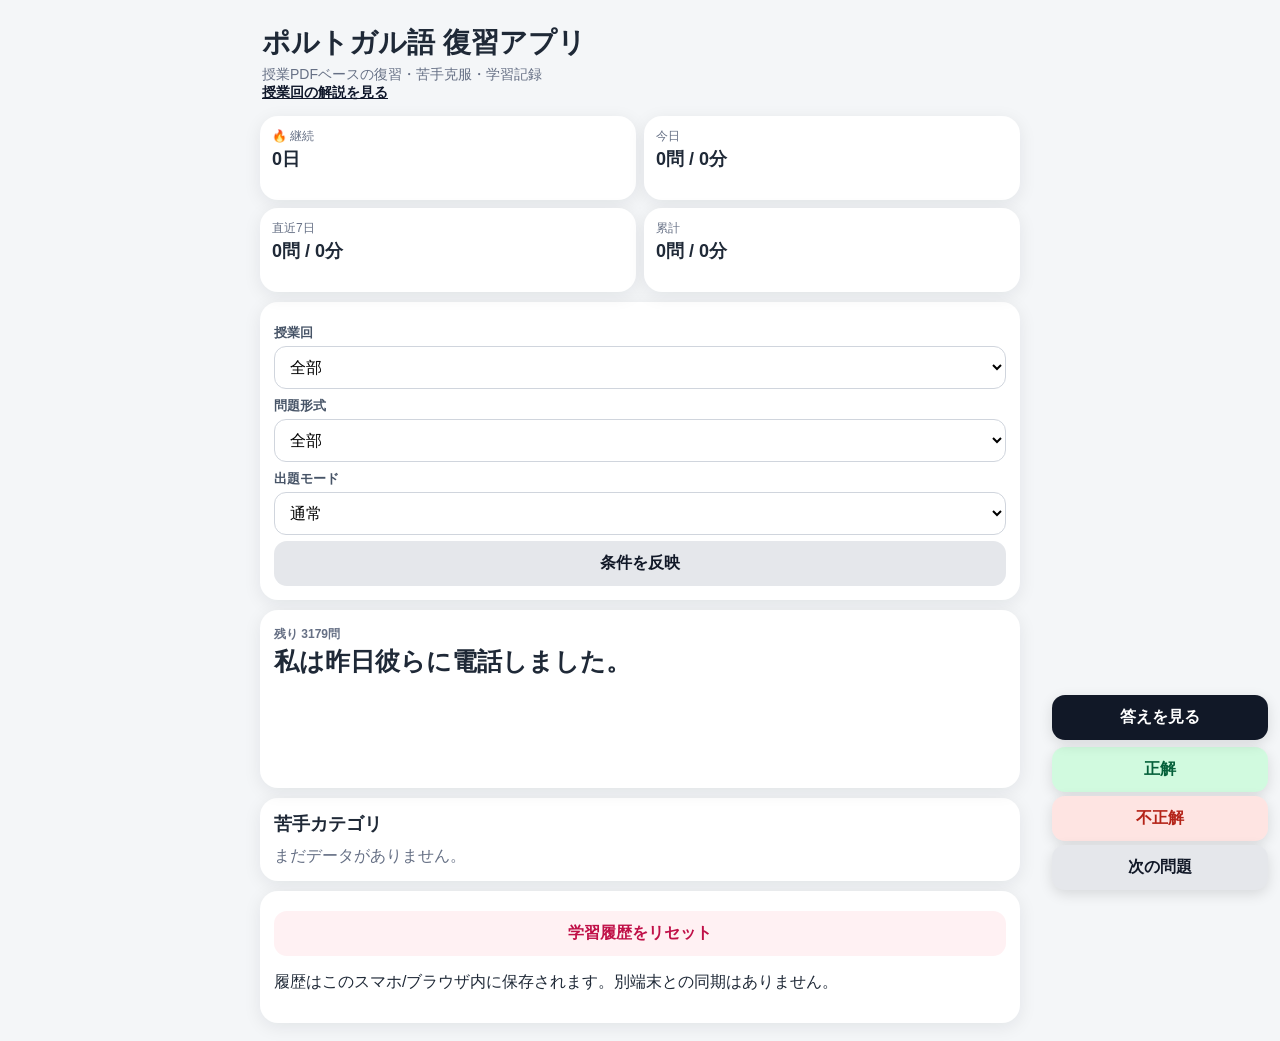
==== commit fd0168b1: "Add files via upload" ====
--- a/index.html
+++ b/index.html
@@ -11,6 +11,7 @@
     <header class="hero">
       <h1>ポルトガル語 復習アプリ</h1>
       <p>授業PDFベースの復習・苦手克服・学習記録</p>
+      <p><a href="lessons.html">授業回の解説を見る</a></p>
     </header>
 
     <section class="dashboard">
--- a/style.css
+++ b/style.css
@@ -676,3 +676,19 @@
 .question {
   margin-top: 2px !important;
 }
+
+
+/* Lesson guide page */
+.lesson-guide h2 { margin-top: 0; }
+.lesson-guide h3 { margin-top: 22px; margin-bottom: 10px; }
+.lesson-guide ul { padding-left: 1.2em; line-height: 1.8; }
+.example-card {
+  border: 1px solid rgba(15, 23, 42, 0.12);
+  border-radius: 14px;
+  padding: 14px 16px;
+  margin: 10px 0;
+  background: #fff;
+}
+.example-pt { font-weight: 800; margin-bottom: 6px; }
+.example-ja { color: #475569; }
+.hero a { color: #0f172a; font-weight: 700; }
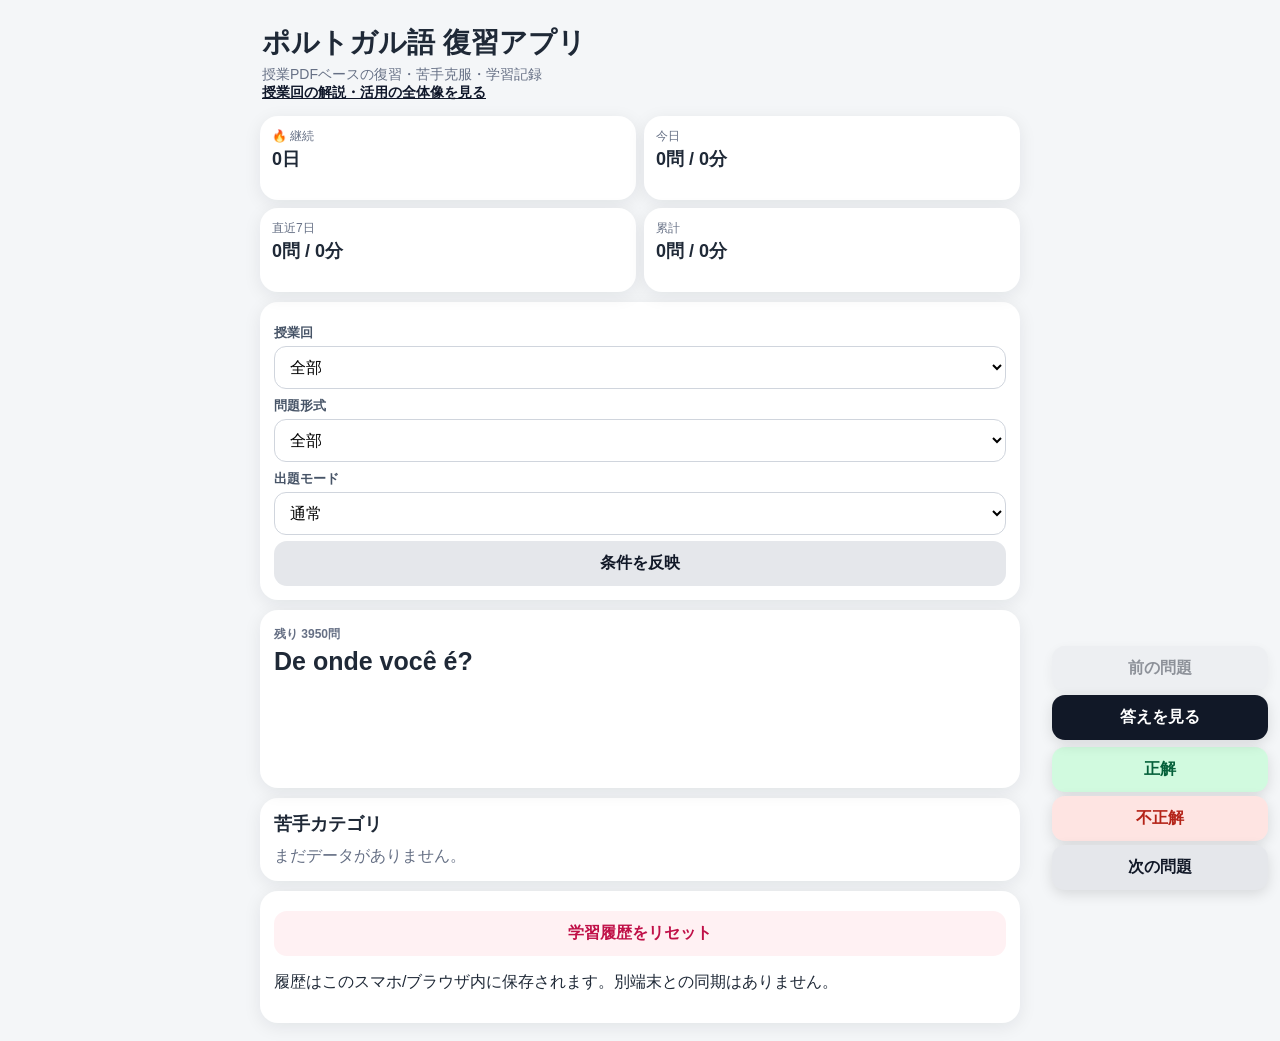
==== commit e58c9ffb: "Add files via upload" ====
--- a/index.html
+++ b/index.html
@@ -11,7 +11,7 @@
     <header class="hero">
       <h1>ポルトガル語 復習アプリ</h1>
       <p>授業PDFベースの復習・苦手克服・学習記録</p>
-      <p><a href="lessons.html">授業回の解説を見る</a></p>
+      <p><a href="lessons.html">授業回の解説・活用の全体像を見る</a></p>
     </header>
 
     <section class="dashboard">
@@ -75,6 +75,7 @@
       </div>
 
       <div class="action-bar">
+        <button class="secondary" id="prevBtn">前の問題</button>
         <button class="primary" id="showBtn">答えを見る</button>
         <div class="button-stack">
           <button class="correct" id="correctBtn">正解</button>
--- a/style.css
+++ b/style.css
@@ -692,3 +692,32 @@
 .example-pt { font-weight: 800; margin-bottom: 6px; }
 .example-ja { color: #475569; }
 .hero a { color: #0f172a; font-weight: 700; }
+
+
+/* v2.29 previous button and conjugation overview */
+#prevBtn,
+#showBtn,
+#nextBtn,
+.button-stack .correct,
+.button-stack .wrong {
+  width: 60% !important;
+  min-width: 140px !important;
+  align-self: flex-end !important;
+}
+#prevBtn:disabled {
+  opacity: 0.45;
+  cursor: not-allowed;
+}
+.overview-section {
+  border: 1px solid rgba(15, 23, 42, 0.12);
+  border-radius: 14px;
+  padding: 14px 16px;
+  margin: 12px 0;
+  background: #fff;
+}
+.overview-section h3 {
+  margin-top: 0;
+}
+.overview-section ul {
+  margin-bottom: 0;
+}
